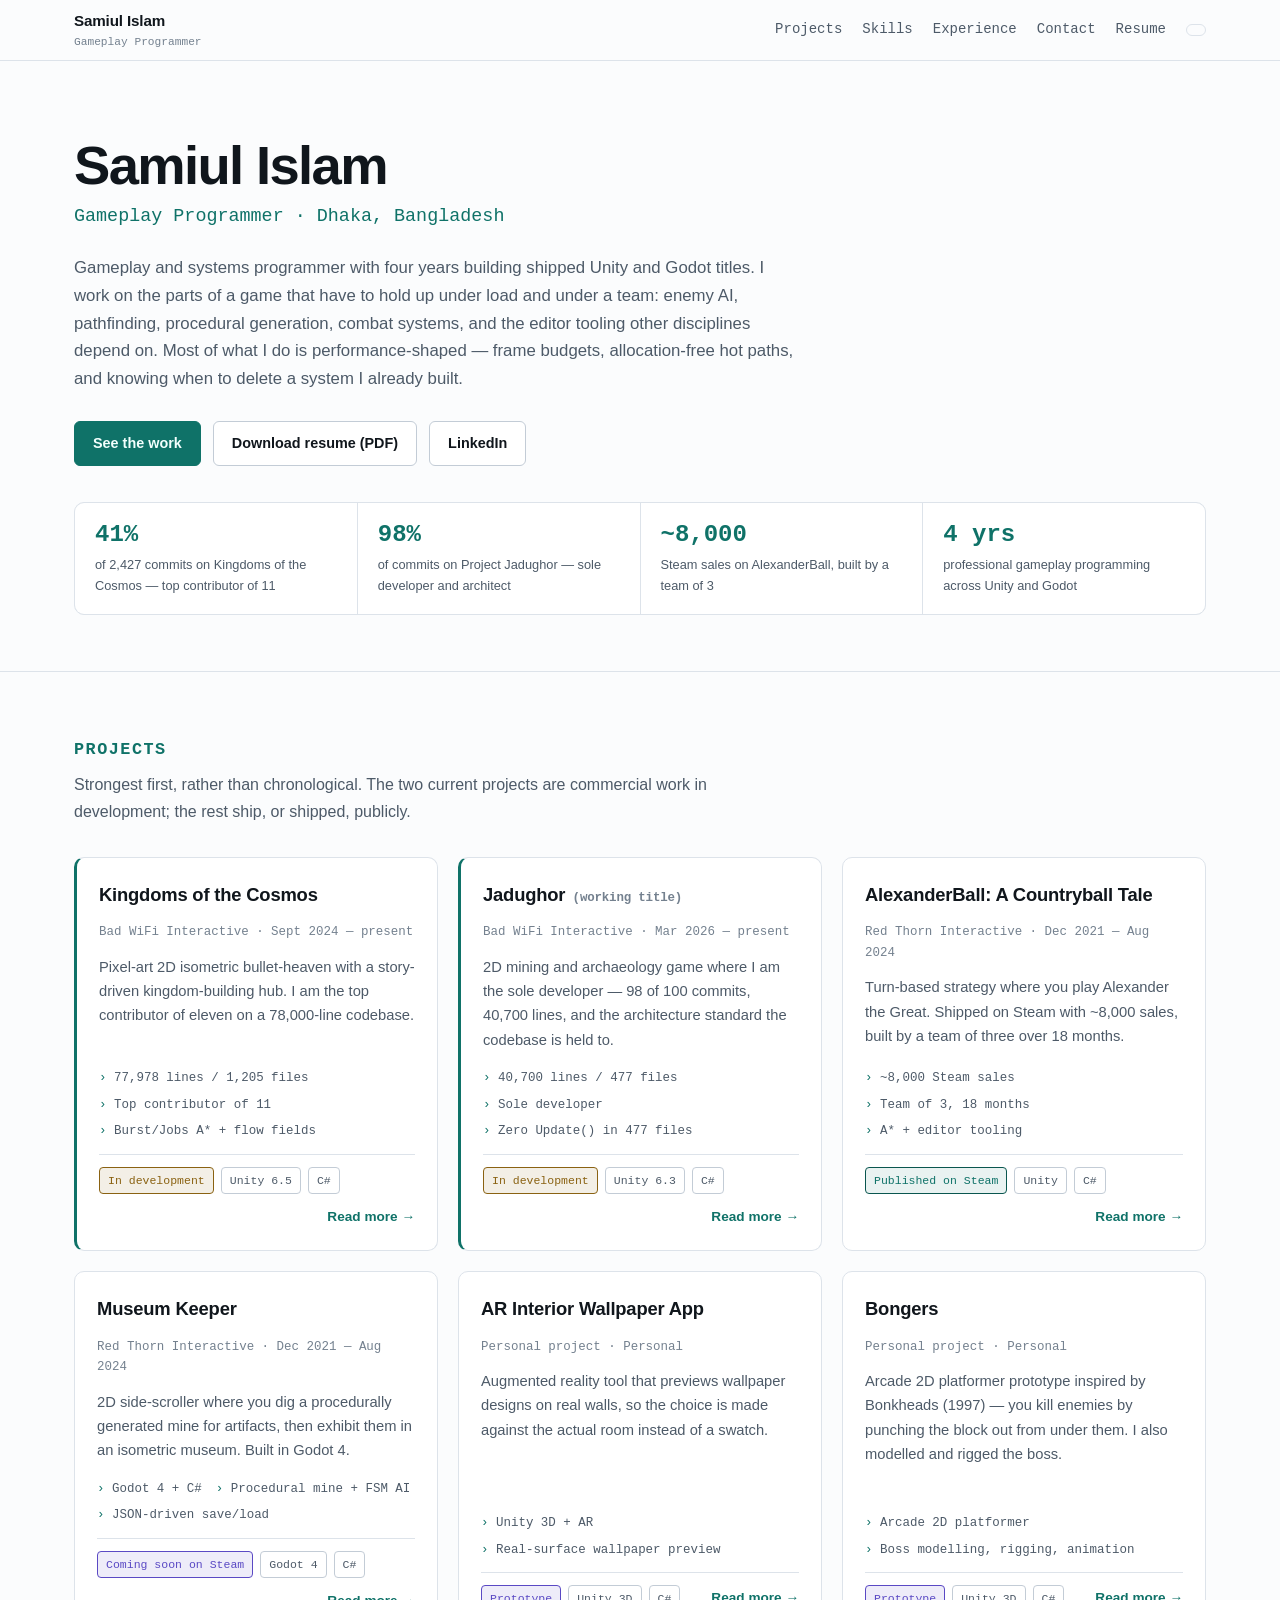
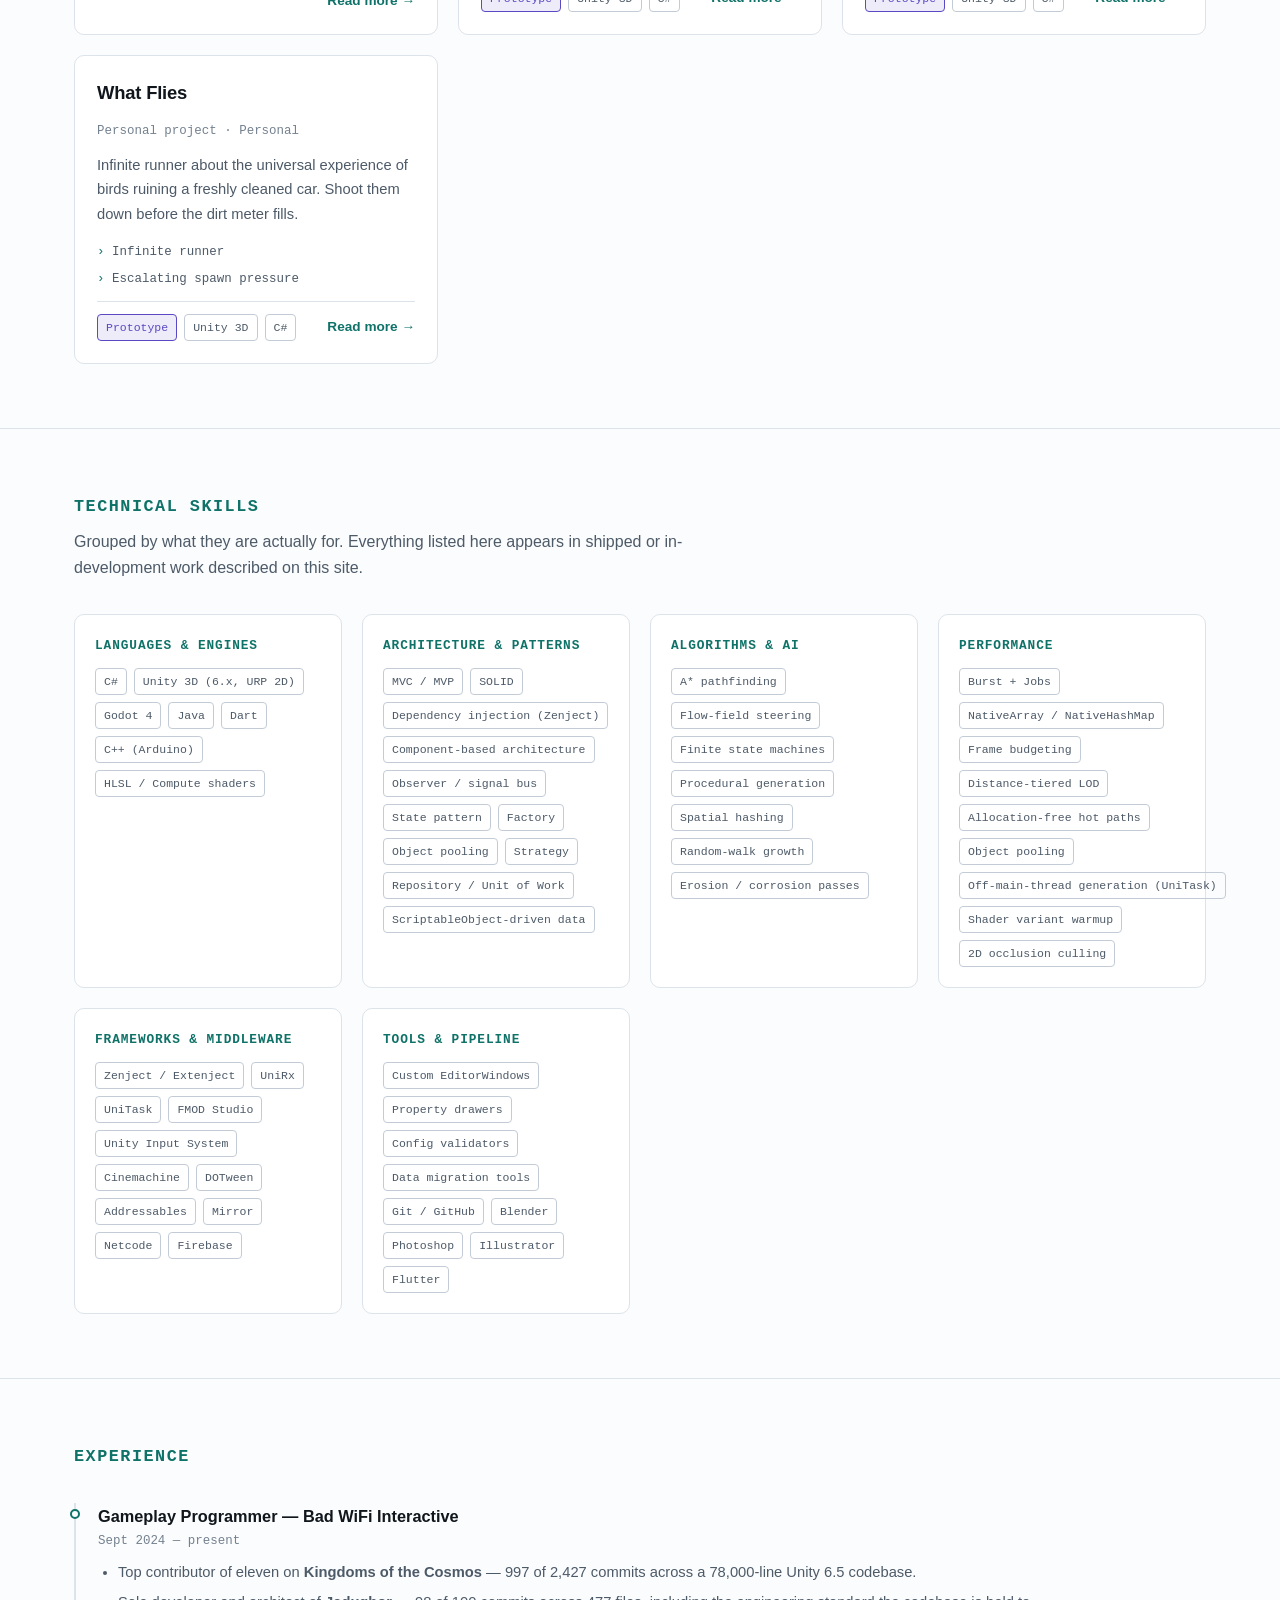
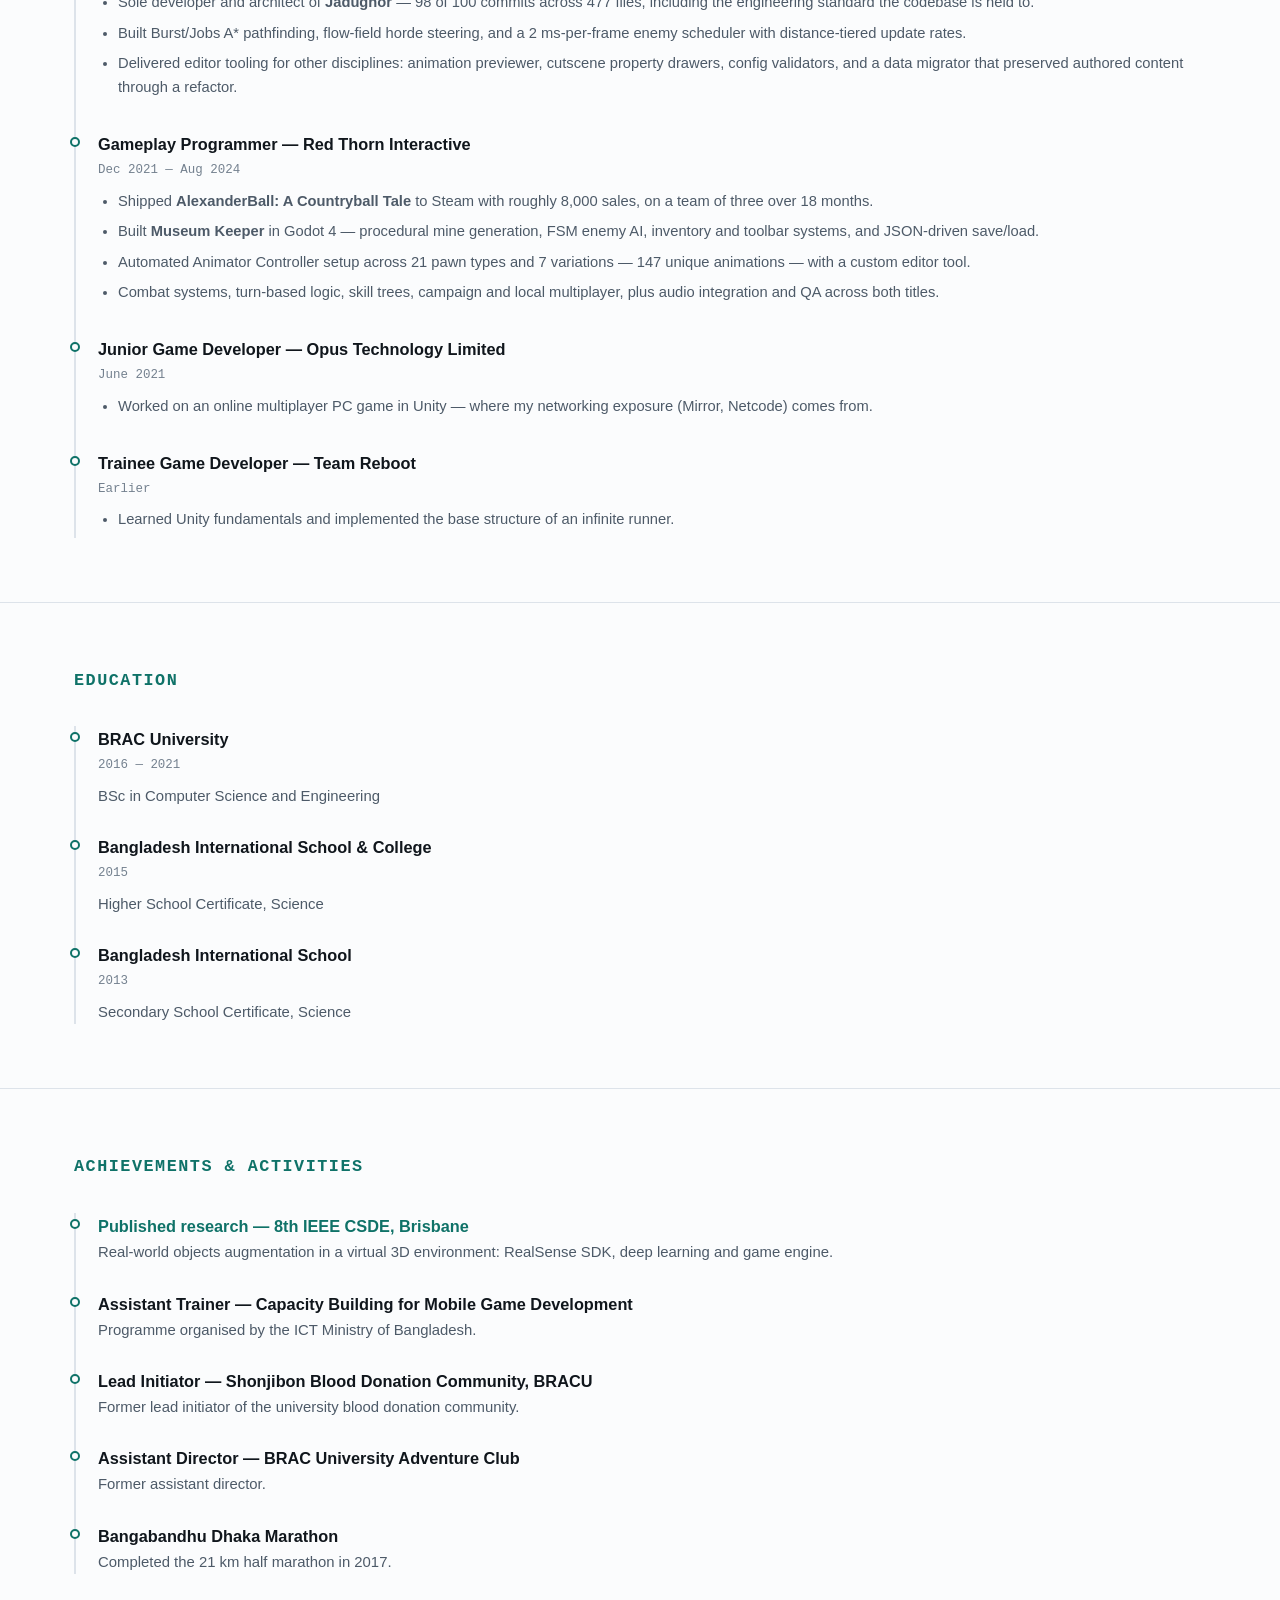
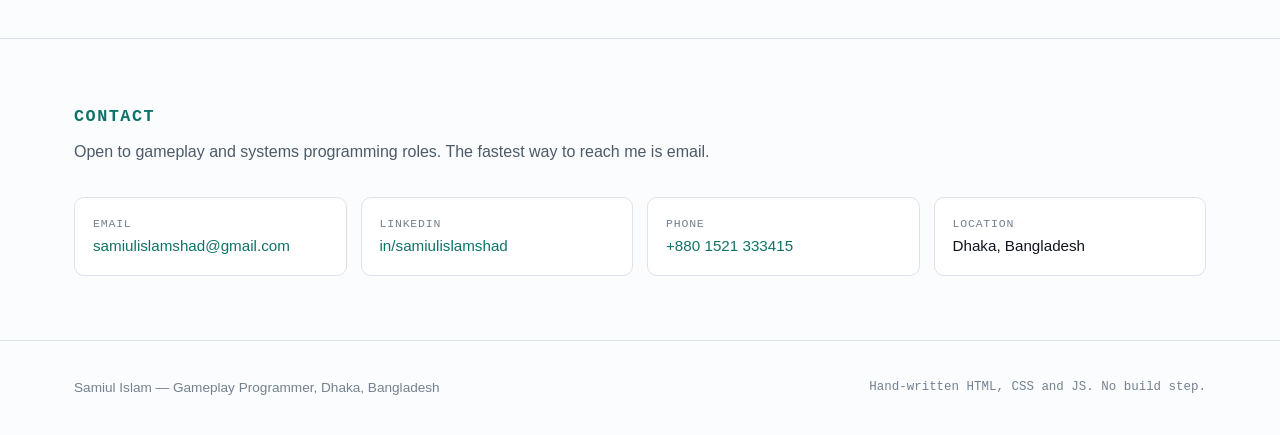
==== index.html @ 41f5e9d0 "Portfolio site: static, data-driven, no build step Hand-written HTML/CSS/JS portfolio replacing the " ====
<!DOCTYPE html>
<html lang="en">
<head>
<meta charset="utf-8">
<meta name="viewport" content="width=device-width, initial-scale=1">
<title>Samiul Islam — Gameplay Programmer</title>
<meta name="description" content="Gameplay and systems programmer with four years building shipped Unity and Godot titles. Enemy AI, pathfinding, procedural generation, combat systems and editor tooling.">
<meta name="author" content="Samiul Islam">

<!-- Open Graph: controls how the link looks when pasted into Slack, Discord, LinkedIn -->
<meta property="og:type" content="website">
<meta property="og:title" content="Samiul Islam — Gameplay Programmer">
<meta property="og:description" content="Four years of shipped Unity and Godot work: enemy AI, pathfinding, procedural generation, combat systems and editor tooling.">
<meta name="twitter:card" content="summary_large_image">

<link rel="stylesheet" href="css/site.css">
<link rel="icon" href="data:image/svg+xml,<svg xmlns='http://www.w3.org/2000/svg' viewBox='0 0 64 64'><rect width='64' height='64' rx='12' fill='%230b0d10'/><text x='32' y='44' font-family='monospace' font-size='34' font-weight='700' fill='%234dd4c4' text-anchor='middle'>SI</text></svg>">
</head>
<body data-page="home">

<a class="skip-link" href="#main">Skip to content</a>

<header class="site-header" id="site-header"></header>

<main id="main">

  <section class="hero">
    <div class="wrap" id="hero-content"></div>
  </section>

  <noscript>
    <section class="section">
      <div class="wrap">
        <div class="callout">
          <p><strong>This site renders its content with JavaScript.</strong> With JavaScript
          disabled the project pages will not build.</p>
          <p>You can still read everything in the resume:
          <a href="resume/Samiul_Islam_Resume.pdf">Samiul_Islam_Resume.pdf</a>,
          or reach me at <a href="mailto:samiulislamshad@gmail.com">samiulislamshad@gmail.com</a>.</p>
        </div>
      </div>
    </section>
  </noscript>

  <section class="section" id="projects">
    <div class="wrap">
      <div class="section-head">
        <h2>Projects</h2>
        <p>Strongest first, rather than chronological. The two current projects are
        commercial work in development; the rest ship, or shipped, publicly.</p>
      </div>
      <div class="project-grid" id="project-grid"></div>
    </div>
  </section>

  <section class="section" id="skills">
    <div class="wrap">
      <div class="section-head">
        <h2>Technical skills</h2>
        <p>Grouped by what they are actually for. Everything listed here appears in
        shipped or in-development work described on this site.</p>
      </div>
      <div class="skill-groups" id="skill-groups"></div>
    </div>
  </section>

  <section class="section" id="experience">
    <div class="wrap">
      <div class="section-head">
        <h2>Experience</h2>
      </div>
      <div class="timeline" id="experience-list"></div>
    </div>
  </section>

  <section class="section" id="education">
    <div class="wrap">
      <div class="section-head">
        <h2>Education</h2>
      </div>
      <div class="timeline" id="education-list"></div>
    </div>
  </section>

  <section class="section" id="achievements">
    <div class="wrap">
      <div class="section-head">
        <h2>Achievements &amp; activities</h2>
      </div>
      <div class="timeline" id="achievement-list"></div>
    </div>
  </section>

  <section class="section" id="contact">
    <div class="wrap">
      <div class="section-head">
        <h2>Contact</h2>
        <p>Open to gameplay and systems programming roles. The fastest way to reach me is email.</p>
      </div>
      <div class="contact-grid" id="contact-grid"></div>
    </div>
  </section>

</main>

<footer class="site-footer" id="site-footer"></footer>

<script src="js/content.js"></script>
<script src="js/render.js"></script>
</body>
</html>
---- css/site.css ----
/* ============================================================
   Samiul Islam - portfolio
   Dark-technical theme. Every colour is a token in :root so a
   retheme is a single-block edit.
   ============================================================ */

:root {
  /* surfaces */
  --bg:            #0b0d10;
  --bg-elev:       #14181d;
  --bg-elev-2:     #1a1f26;
  --border:        #232a32;
  --border-strong: #313a45;

  /* text */
  --fg:        #e6edf3;
  --fg-muted:  #9aa7b4;
  --fg-dim:    #6b7684;

  /* accents */
  --accent:      #4dd4c4;
  --accent-dim:  #2a8f85;
  --accent-ink:  #06201d;
  --accent-wash: rgba(77, 212, 196, 0.10);
  --amber:       #e8b04b;
  --amber-wash:  rgba(232, 176, 75, 0.12);
  --violet:      #9b8cf5;
  --violet-wash: rgba(155, 140, 245, 0.12);

  /* type */
  --font-sans: -apple-system, BlinkMacSystemFont, "Segoe UI", Roboto,
               "Helvetica Neue", Arial, sans-serif;
  --font-mono: ui-monospace, "Cascadia Code", "Cascadia Mono", Consolas,
               "SF Mono", Menlo, monospace;

  /* metrics */
  --maxw:       1180px;
  --maxw-prose: 78ch;
  --radius:     10px;
  --radius-sm:  6px;
}

/* Light theme: only the tokens change. Dark is the default, and it wins
   whenever the viewer has expressed no explicit preference. */
@media (prefers-color-scheme: light) {
  :root:not([data-theme="dark"]) {
    --bg:            #fbfcfd;
    --bg-elev:       #ffffff;
    --bg-elev-2:     #f2f5f8;
    --border:        #dde3ea;
    --border-strong: #c3ccd6;
    --fg:            #10161c;
    --fg-muted:      #4d5a68;
    --fg-dim:        #74818f;
    --accent:        #0f7268;
    --accent-dim:    #0a564f;
    --accent-ink:    #f2fffd;
    --accent-wash:   rgba(15, 114, 104, 0.09);
    --amber:         #8a6212;
    --amber-wash:    rgba(138, 98, 18, 0.10);
    --violet:        #5a49c4;
    --violet-wash:   rgba(90, 73, 196, 0.10);
  }
}

:root[data-theme="light"] {
  --bg:            #fbfcfd;
  --bg-elev:       #ffffff;
  --bg-elev-2:     #f2f5f8;
  --border:        #dde3ea;
  --border-strong: #c3ccd6;
  --fg:            #10161c;
  --fg-muted:      #4d5a68;
  --fg-dim:        #74818f;
  --accent:        #0f7268;
  --accent-dim:    #0a564f;
  --accent-ink:    #f2fffd;
  --accent-wash:   rgba(15, 114, 104, 0.09);
  --amber:         #8a6212;
  --amber-wash:    rgba(138, 98, 18, 0.10);
  --violet:        #5a49c4;
  --violet-wash:   rgba(90, 73, 196, 0.10);
}

*, *::before, *::after { box-sizing: border-box; }

html { scroll-behavior: smooth; }

@media (prefers-reduced-motion: reduce) {
  html { scroll-behavior: auto; }
  *, *::before, *::after {
    animation-duration: 0.01ms !important;
    transition-duration: 0.01ms !important;
  }
}

body {
  margin: 0;
  background: var(--bg);
  color: var(--fg);
  font-family: var(--font-sans);
  font-size: 16px;
  line-height: 1.65;
  -webkit-font-smoothing: antialiased;
}

img, video { max-width: 100%; height: auto; display: block; }

a { color: var(--accent); text-decoration: none; }
a:hover { text-decoration: underline; }

:focus-visible {
  outline: 2px solid var(--accent);
  outline-offset: 2px;
  border-radius: 3px;
}

.wrap { max-width: var(--maxw); margin: 0 auto; padding: 0 24px; }

.skip-link {
  position: absolute; left: -9999px; top: 0;
  background: var(--accent); color: var(--accent-ink);
  padding: 10px 16px; z-index: 100; font-weight: 600;
}
.skip-link:focus { left: 8px; top: 8px; }

/* ---------------- header ---------------- */

.site-header {
  position: sticky; top: 0; z-index: 50;
  background: var(--bg);
  border-bottom: 1px solid var(--border);
}

.site-header .wrap {
  display: flex; align-items: center; gap: 24px;
  min-height: 60px; flex-wrap: wrap;
}

.brand {
  font-weight: 700; font-size: 0.95rem; color: var(--fg);
  letter-spacing: -0.01em; white-space: nowrap;
}
.brand:hover { text-decoration: none; color: var(--accent); }
.brand .brand-role {
  display: block; font-family: var(--font-mono);
  font-size: 0.7rem; font-weight: 400; color: var(--fg-dim);
  letter-spacing: 0;
}

.site-nav {
  margin-left: auto; display: flex; align-items: center;
  gap: 20px; flex-wrap: wrap;
}
.site-nav a {
  font-size: 0.875rem; color: var(--fg-muted);
  font-family: var(--font-mono);
}
.site-nav a:hover { color: var(--accent); text-decoration: none; }

.theme-toggle {
  background: transparent; border: 1px solid var(--border);
  color: var(--fg-muted); border-radius: var(--radius-sm);
  padding: 5px 9px; cursor: pointer; font-size: 0.9rem;
  line-height: 1; font-family: var(--font-mono);
}
.theme-toggle:hover { border-color: var(--accent); color: var(--accent); }

/* ---------------- hero ---------------- */

.hero { padding: 76px 0 56px; border-bottom: 1px solid var(--border); }
.hero h1 {
  font-size: clamp(2rem, 5.5vw, 3.4rem);
  line-height: 1.08; margin: 0 0 6px;
  letter-spacing: -0.03em; font-weight: 700;
}
.hero .hero-role {
  font-family: var(--font-mono); color: var(--accent);
  font-size: clamp(0.95rem, 2.2vw, 1.15rem); margin: 0 0 22px;
}
.hero .hero-blurb {
  max-width: var(--maxw-prose); color: var(--fg-muted);
  font-size: 1.05rem; margin: 0 0 28px;
}
.hero-actions { display: flex; gap: 12px; flex-wrap: wrap; }

.btn {
  display: inline-block; padding: 10px 18px;
  border-radius: var(--radius-sm); font-size: 0.9rem; font-weight: 600;
  border: 1px solid var(--border-strong); color: var(--fg);
  background: var(--bg-elev); cursor: pointer; font-family: inherit;
}
.btn:hover { border-color: var(--accent); color: var(--accent); text-decoration: none; }

.btn-primary {
  background: var(--accent); border-color: var(--accent);
  color: var(--accent-ink);
}
.btn-primary:hover {
  background: var(--accent-dim); border-color: var(--accent-dim);
  color: var(--accent-ink);
}

/* ---------------- key facts strip ---------------- */

.factstrip {
  display: grid; gap: 1px; background: var(--border);
  border: 1px solid var(--border); border-radius: var(--radius);
  overflow: hidden; margin: 36px 0 0;
  grid-template-columns: repeat(auto-fit, minmax(180px, 1fr));
}
.factstrip .fact { background: var(--bg-elev); padding: 18px 20px; }
.factstrip .fact-num {
  font-family: var(--font-mono); font-size: 1.5rem;
  color: var(--accent); font-weight: 600; line-height: 1.2;
}
.factstrip .fact-label {
  font-size: 0.8rem; color: var(--fg-muted); margin-top: 4px;
}

/* ---------------- sections ---------------- */

.section { padding: 64px 0; border-bottom: 1px solid var(--border); }
.section-head { margin-bottom: 32px; }
.section-head h2 {
  font-size: 1.05rem; margin: 0; font-family: var(--font-mono);
  color: var(--accent); font-weight: 600;
  text-transform: uppercase; letter-spacing: 0.09em;
}
.section-head p {
  margin: 8px 0 0; color: var(--fg-muted); max-width: var(--maxw-prose);
}

/* ---------------- project cards ---------------- */

.project-grid {
  display: grid; gap: 20px;
  grid-template-columns: repeat(auto-fill, minmax(340px, 1fr));
}

.project-card {
  background: var(--bg-elev); border: 1px solid var(--border);
  border-radius: var(--radius); padding: 22px;
  display: flex; flex-direction: column; gap: 12px;
  transition: border-color 0.15s ease, transform 0.15s ease;
}
.project-card:hover {
  border-color: var(--border-strong); transform: translateY(-2px);
}
.project-card.is-featured { border-left: 3px solid var(--accent); }
.project-card h3 { margin: 0; font-size: 1.15rem; letter-spacing: -0.01em; }
.project-card h3 a { color: var(--fg); }
.project-card h3 a:hover { color: var(--accent); text-decoration: none; }
.project-card .card-studio {
  font-family: var(--font-mono); font-size: 0.78rem; color: var(--fg-dim);
}
.project-card .card-tagline {
  color: var(--fg-muted); font-size: 0.92rem; margin: 0; flex: 1;
}
.project-card .card-metrics {
  display: flex; flex-wrap: wrap; gap: 6px 14px;
  font-family: var(--font-mono); font-size: 0.78rem; color: var(--fg-muted);
  padding-top: 4px;
}
.project-card .card-metrics span::before { content: "\203A  "; color: var(--accent); }

.card-foot {
  display: flex; align-items: center; gap: 12px;
  padding-top: 12px; border-top: 1px solid var(--border);
  flex-wrap: wrap;
}
.card-foot .card-more { font-size: 0.85rem; font-weight: 600; margin-left: auto; }

/* ---------------- badges and tags ---------------- */

.badge-row { display: flex; flex-wrap: wrap; gap: 7px; align-items: center; }
.badge {
  font-family: var(--font-mono); font-size: 0.72rem;
  padding: 3px 8px; border-radius: 4px;
  border: 1px solid var(--border-strong); color: var(--fg-muted);
  white-space: nowrap;
}
.badge-accent { color: var(--accent); border-color: var(--accent-dim); background: var(--accent-wash); }
.badge-amber  { color: var(--amber);  border-color: var(--amber);      background: var(--amber-wash); }
.badge-violet { color: var(--violet); border-color: var(--violet);     background: var(--violet-wash); }

/* ---------------- project detail ---------------- */

.proj-hero { padding: 56px 0 40px; border-bottom: 1px solid var(--border); }
.breadcrumb {
  font-family: var(--font-mono); font-size: 0.8rem;
  color: var(--fg-dim); margin-bottom: 18px;
}
.proj-hero h1 {
  font-size: clamp(1.7rem, 4.5vw, 2.7rem); margin: 0 0 10px;
  letter-spacing: -0.025em; line-height: 1.12;
}
.proj-hero .proj-tagline {
  color: var(--fg-muted); font-size: 1.05rem;
  max-width: var(--maxw-prose); margin: 0 0 22px;
}
.proj-about { max-width: var(--maxw-prose); }
.proj-about p { color: var(--fg-muted); }

/* metric strip - the signature element */
.metricstrip {
  font-family: var(--font-mono); font-size: 0.82rem;
  color: var(--fg-muted); background: var(--bg-elev);
  border: 1px solid var(--border); border-radius: var(--radius);
  padding: 14px 18px; margin: 24px 0 0;
  display: flex; flex-wrap: wrap; gap: 8px 0; align-items: center;
}
.metricstrip .m { padding: 0 14px; border-right: 1px solid var(--border-strong); }
.metricstrip .m:first-child { padding-left: 0; }
.metricstrip .m:last-child { border-right: 0; }
.metricstrip .m strong { color: var(--accent); font-weight: 600; }

.role-list { list-style: none; padding: 0; margin: 0; display: grid; gap: 10px; }
.role-list li {
  padding-left: 20px; position: relative; color: var(--fg-muted);
  font-size: 0.95rem;
}
.role-list li::before { content: "\25B8"; position: absolute; left: 0; color: var(--accent); }
.role-list li strong { color: var(--fg); }

/* ---------------- feature blocks ---------------- */

.feature {
  background: var(--bg-elev); border: 1px solid var(--border);
  border-radius: var(--radius); padding: 26px; margin-bottom: 20px;
}
.feature > h3 { margin: 0 0 10px; font-size: 1.2rem; letter-spacing: -0.01em; }
.feature .feature-tags { margin-bottom: 14px; }
.feature ul { margin: 0 0 4px; padding-left: 20px; }
.feature li { color: var(--fg-muted); margin-bottom: 8px; }
.feature li strong { color: var(--fg); }
.feature p { color: var(--fg-muted); max-width: var(--maxw-prose); }
.feature code {
  font-family: var(--font-mono); font-size: 0.86em;
  background: var(--bg-elev-2); border: 1px solid var(--border);
  border-radius: 4px; padding: 1px 5px; color: var(--fg);
}

/* ---------------- media ---------------- */

.media-grid { display: grid; gap: 16px; margin-top: 18px; }
.media-grid.cols-2 { grid-template-columns: repeat(auto-fit, minmax(300px, 1fr)); }

figure.media { margin: 0; }

.media-frame {
  position: relative; background: var(--bg-elev-2);
  border: 1px solid var(--border); border-radius: var(--radius-sm);
  overflow: hidden; aspect-ratio: 16 / 9;
}
.media-frame img, .media-frame video, .media-frame iframe {
  width: 100%; height: 100%; object-fit: contain; border: 0; display: block;
}

figure.media figcaption {
  font-size: 0.82rem; color: var(--fg-dim); margin-top: 8px;
  font-family: var(--font-mono); line-height: 1.5;
}

/* click-to-play placeholder for heavy media */
.media-play {
  position: absolute; inset: 0; width: 100%; height: 100%;
  display: flex; flex-direction: column; align-items: center;
  justify-content: center; gap: 10px; cursor: pointer;
  background: var(--bg-elev-2); border: 0; color: var(--fg-muted);
  font-family: var(--font-mono); font-size: 0.78rem; padding: 16px;
  text-align: center; overflow: hidden;
}
.media-play:hover { color: var(--accent); background: var(--bg-elev); }
.media-play .play-icon {
  width: 46px; height: 46px; border-radius: 50%;
  border: 1px solid currentColor; display: grid; place-items: center;
  font-size: 1rem; flex: none;
}
.media-play .play-weight { color: var(--fg-dim); font-size: 0.72rem; }
.media-play .play-label { position: relative; z-index: 1; }
.media-play img.play-thumb {
  position: absolute; inset: 0; width: 100%; height: 100%;
  object-fit: contain; opacity: 0.28; z-index: 0;
}
.media-play .play-icon, .media-play .play-weight { position: relative; z-index: 1; }

.media-note {
  font-family: var(--font-mono); font-size: 0.78rem; color: var(--fg-dim);
  border-left: 2px solid var(--border-strong); padding-left: 12px;
  margin-top: 18px;
}

/* ---------------- generic prose blocks ---------------- */

.callout {
  border: 1px solid var(--border); border-left: 3px solid var(--accent);
  background: var(--bg-elev); border-radius: var(--radius-sm);
  padding: 18px 22px; margin: 0 0 28px;
}
.callout p { margin: 0; color: var(--fg-muted); }
.callout p + p { margin-top: 10px; }
.callout strong { color: var(--fg); }

.skill-groups {
  display: grid; gap: 20px;
  grid-template-columns: repeat(auto-fit, minmax(260px, 1fr));
}
.skill-group {
  background: var(--bg-elev); border: 1px solid var(--border);
  border-radius: var(--radius); padding: 20px;
}
.skill-group h3 {
  margin: 0 0 12px; font-size: 0.8rem; font-family: var(--font-mono);
  color: var(--accent); text-transform: uppercase; letter-spacing: 0.07em;
}

.timeline { display: grid; gap: 0; }
.timeline-item {
  border-left: 2px solid var(--border); padding: 0 0 26px 22px;
  position: relative;
}
.timeline-item:last-child { padding-bottom: 0; }
.timeline-item::before {
  content: ""; position: absolute; left: -6px; top: 6px;
  width: 10px; height: 10px; border-radius: 50%;
  background: var(--bg); border: 2px solid var(--accent);
}
.timeline-item h3 { margin: 0; font-size: 1.02rem; }
.timeline-item .tl-meta {
  font-family: var(--font-mono); font-size: 0.78rem;
  color: var(--fg-dim); margin: 2px 0 8px;
}
.timeline-item p { margin: 0; color: var(--fg-muted); font-size: 0.93rem; }
.timeline-item ul { margin: 8px 0 0; padding-left: 20px; }
.timeline-item li { color: var(--fg-muted); font-size: 0.92rem; margin-bottom: 6px; }

.contact-grid {
  display: grid; gap: 14px;
  grid-template-columns: repeat(auto-fit, minmax(240px, 1fr));
}
.contact-item {
  background: var(--bg-elev); border: 1px solid var(--border);
  border-radius: var(--radius); padding: 16px 18px;
}
.contact-item .ci-label {
  font-family: var(--font-mono); font-size: 0.72rem;
  color: var(--fg-dim); text-transform: uppercase; letter-spacing: 0.07em;
}
.contact-item .ci-value { font-size: 0.95rem; word-break: break-word; }

/* ---------------- footer ---------------- */

.site-footer { padding: 36px 0; color: var(--fg-dim); font-size: 0.85rem; }
.site-footer .wrap {
  display: flex; justify-content: space-between; gap: 16px; flex-wrap: wrap;
}
.site-footer .foot-mono { font-family: var(--font-mono); font-size: 0.78rem; }

/* ---------------- responsive ---------------- */

@media (max-width: 640px) {
  .wrap { padding: 0 18px; }
  .hero { padding: 48px 0 40px; }
  .section { padding: 48px 0; }
  .feature { padding: 20px; }
  .project-grid { grid-template-columns: 1fr; }
  .metricstrip { flex-direction: column; align-items: flex-start; gap: 6px; }
  .metricstrip .m { padding: 0; border-right: 0; }
  .site-nav { gap: 14px; }
  .site-nav a { font-size: 0.8rem; }
}
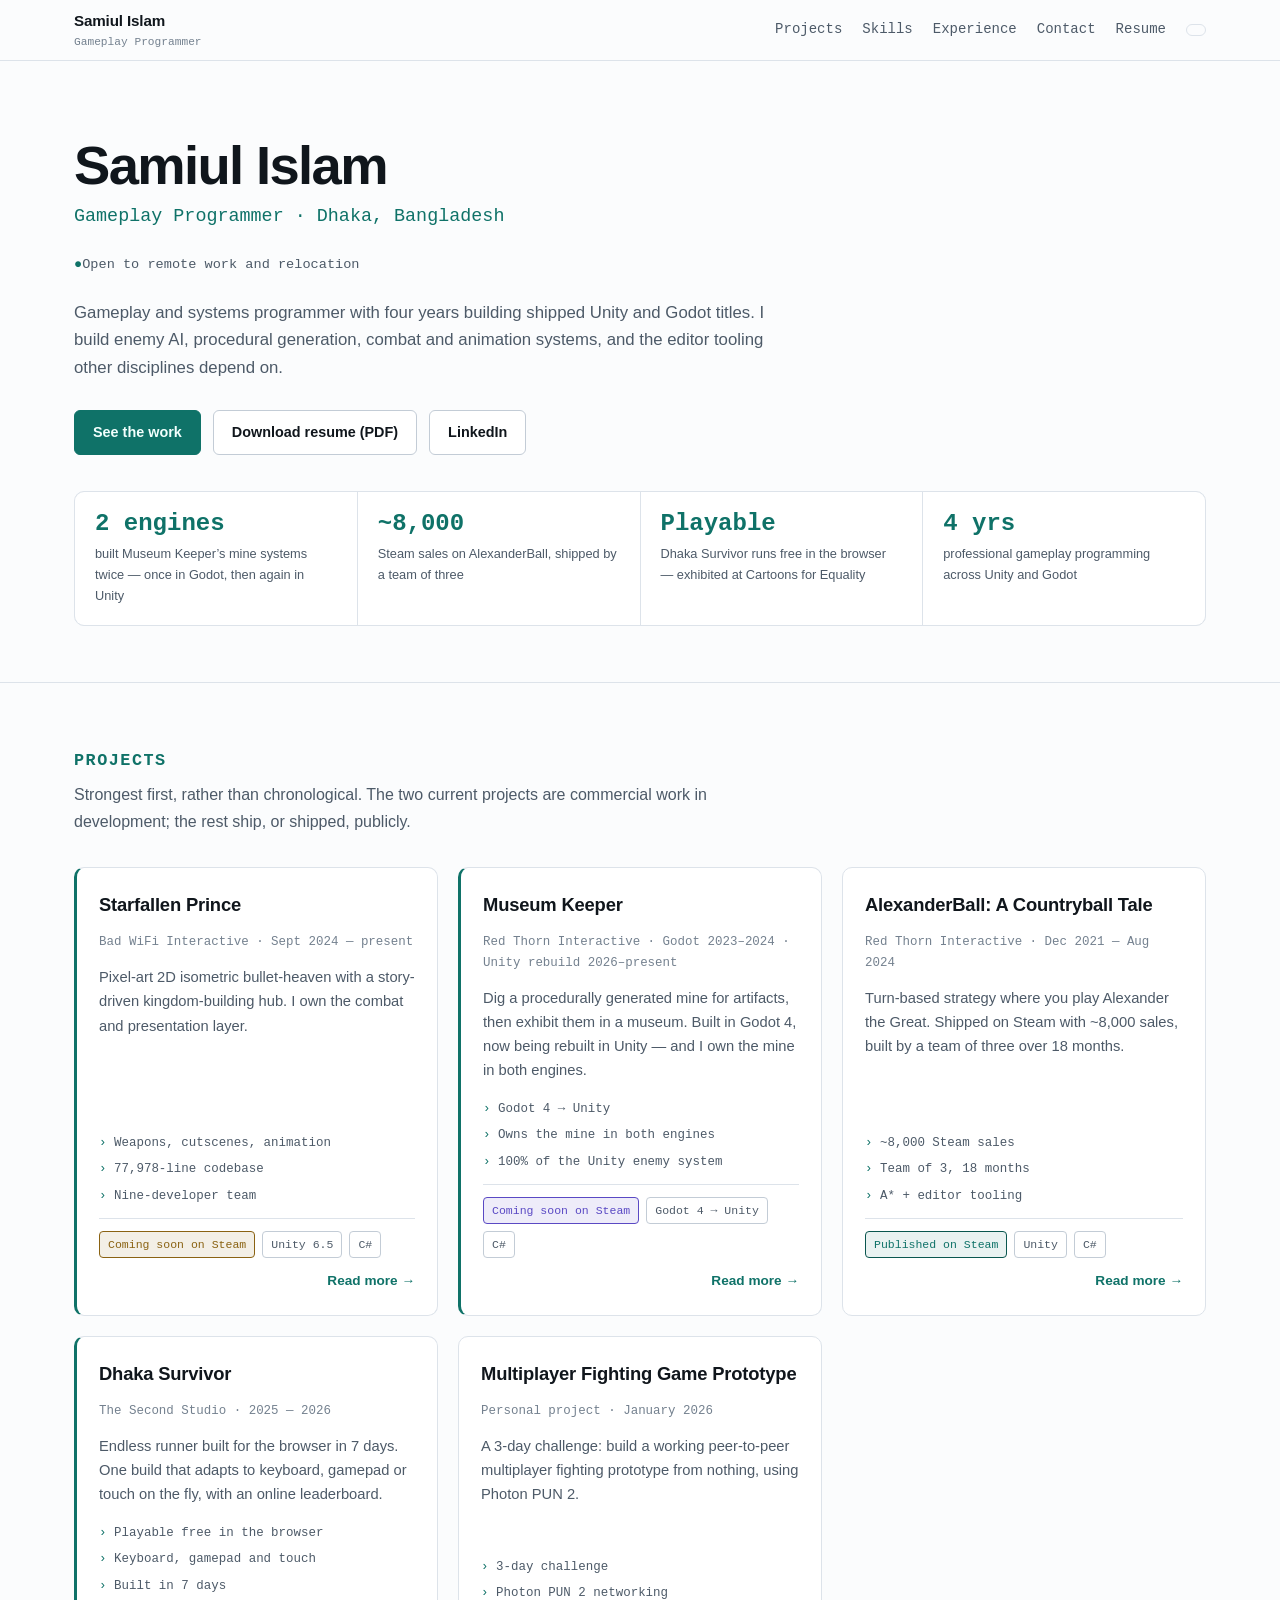
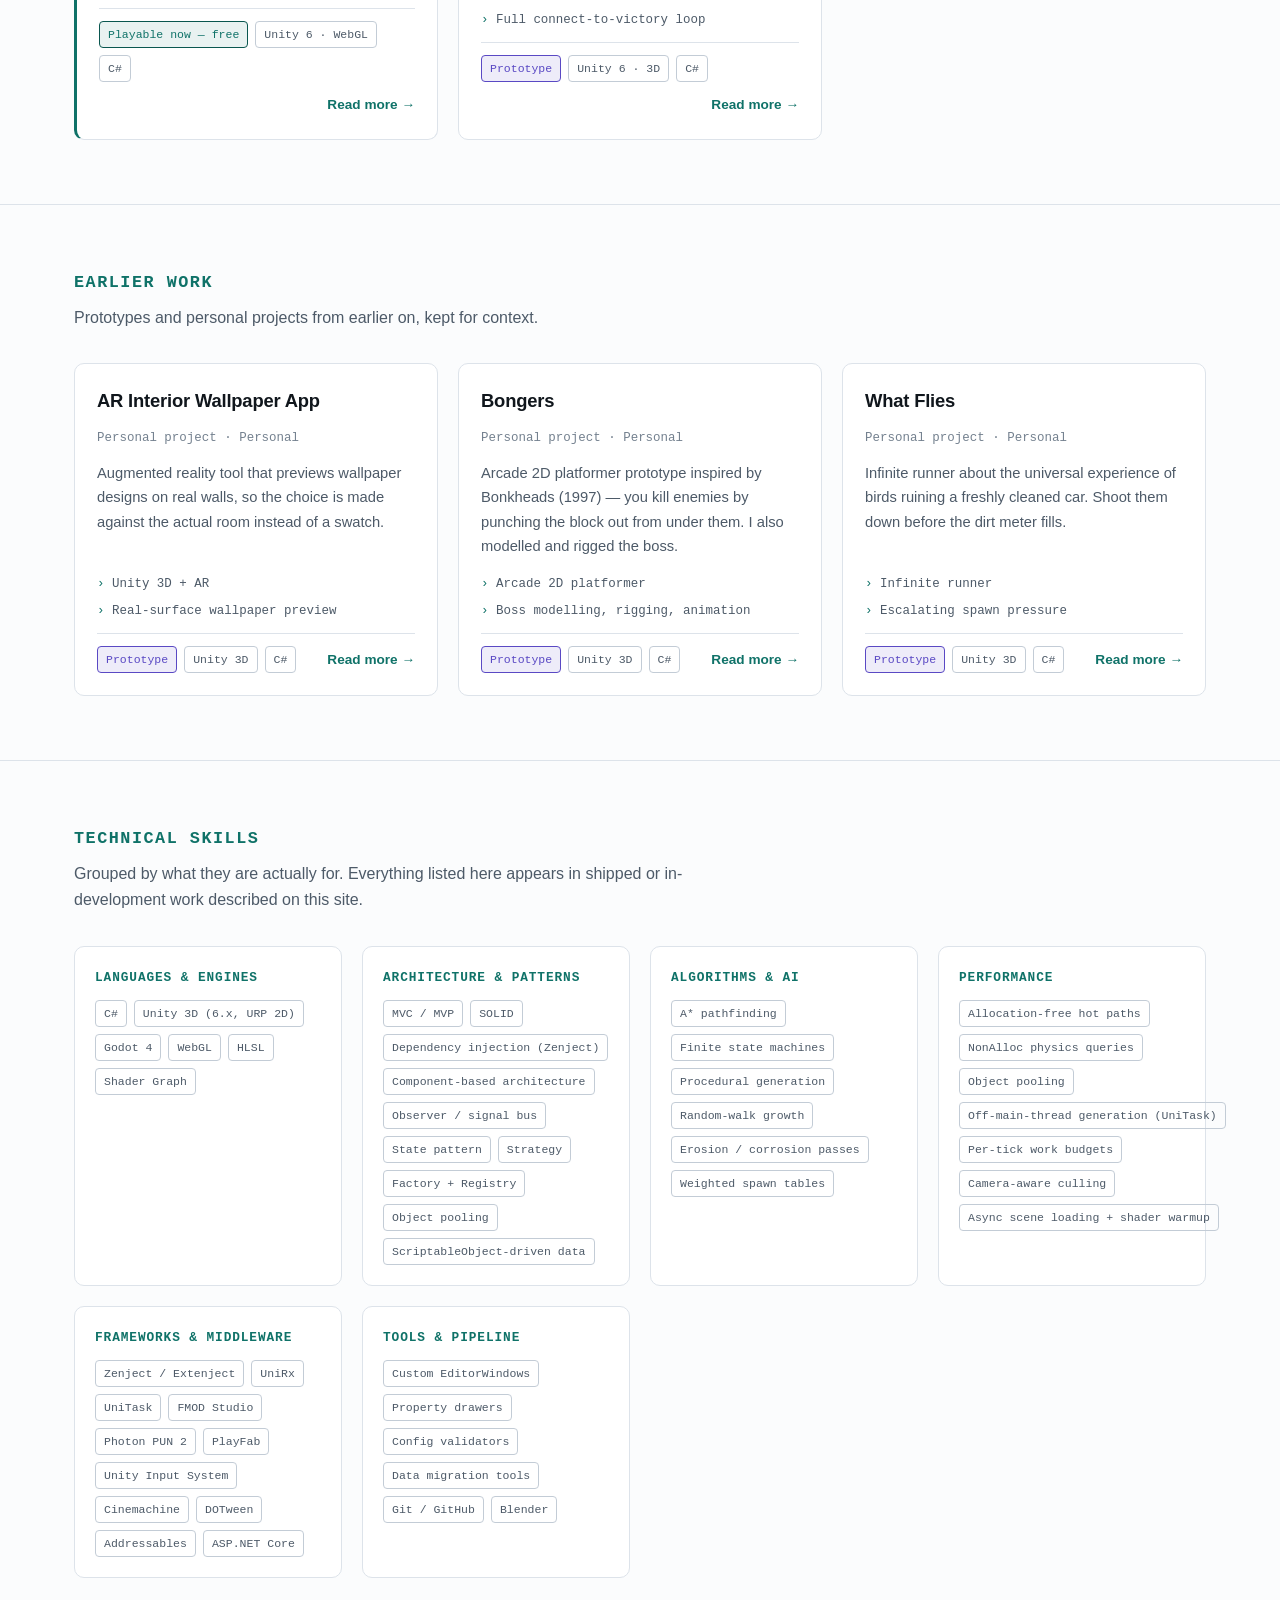
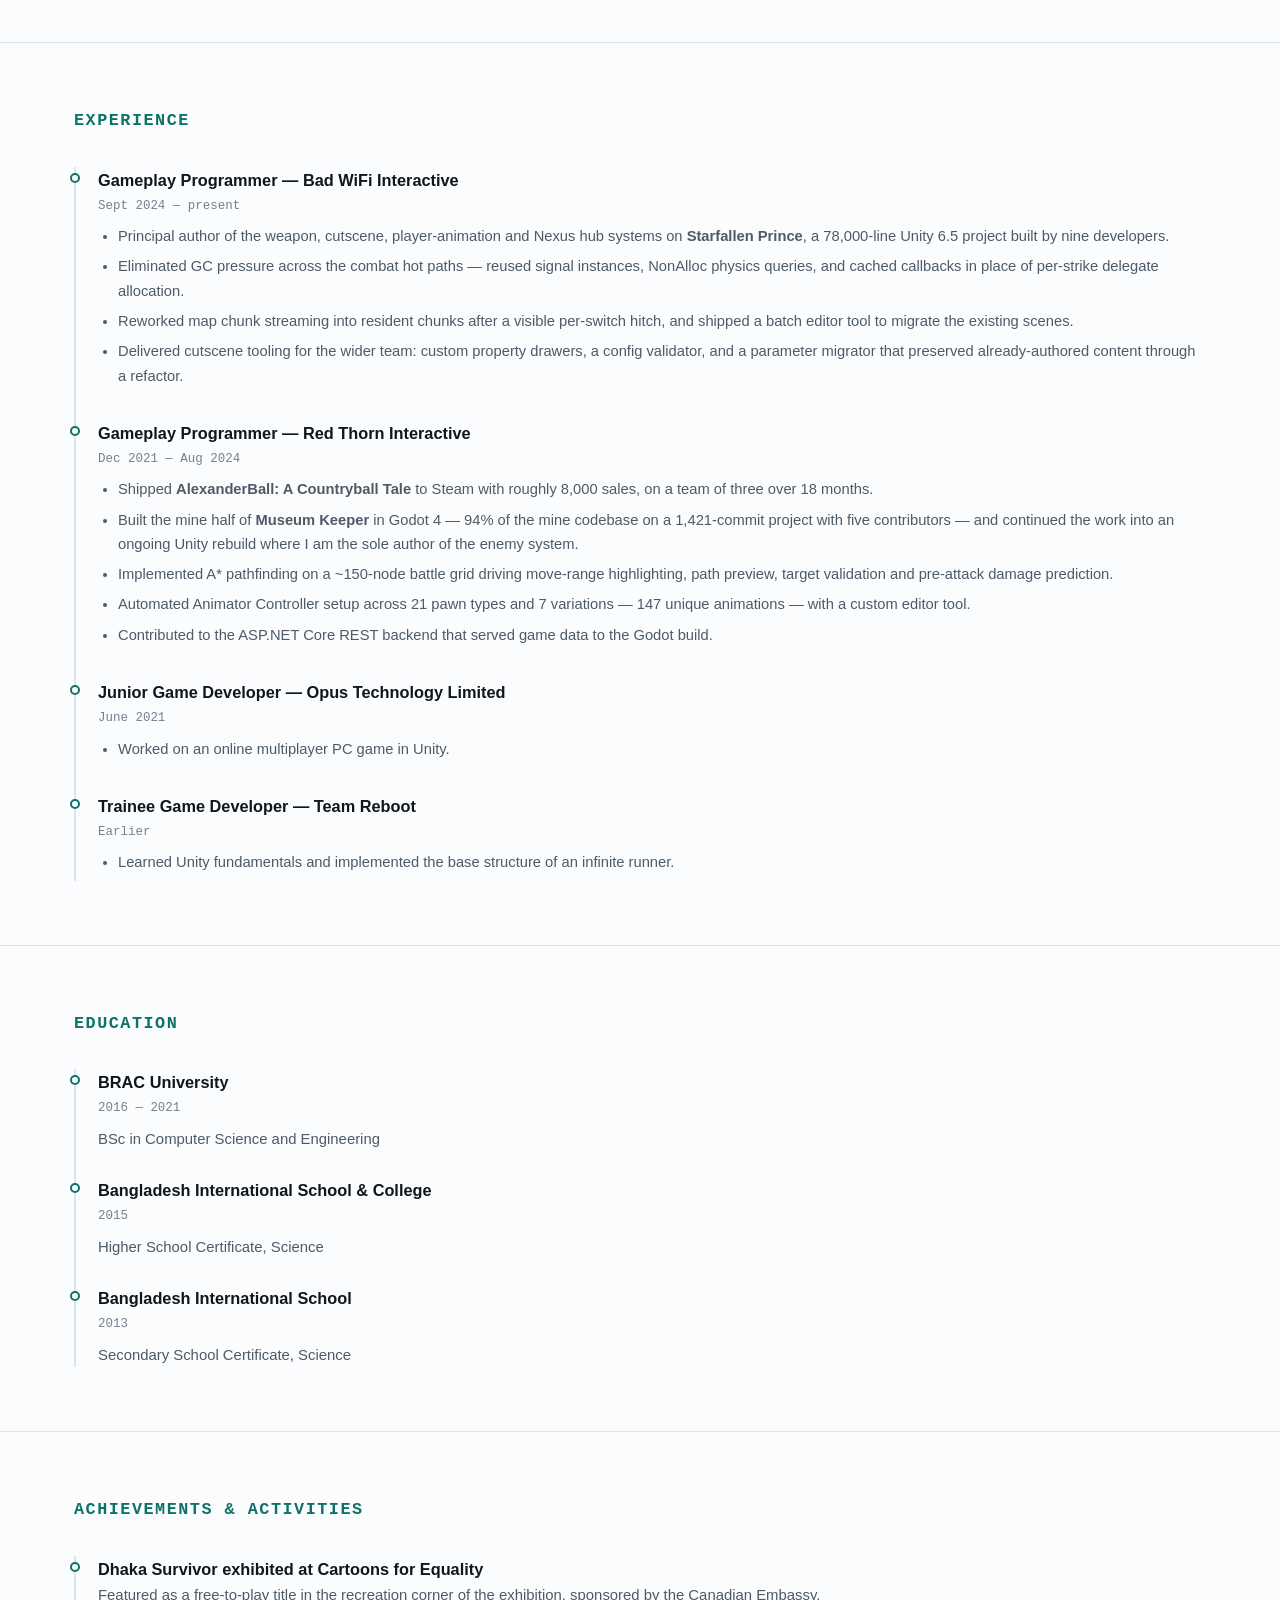
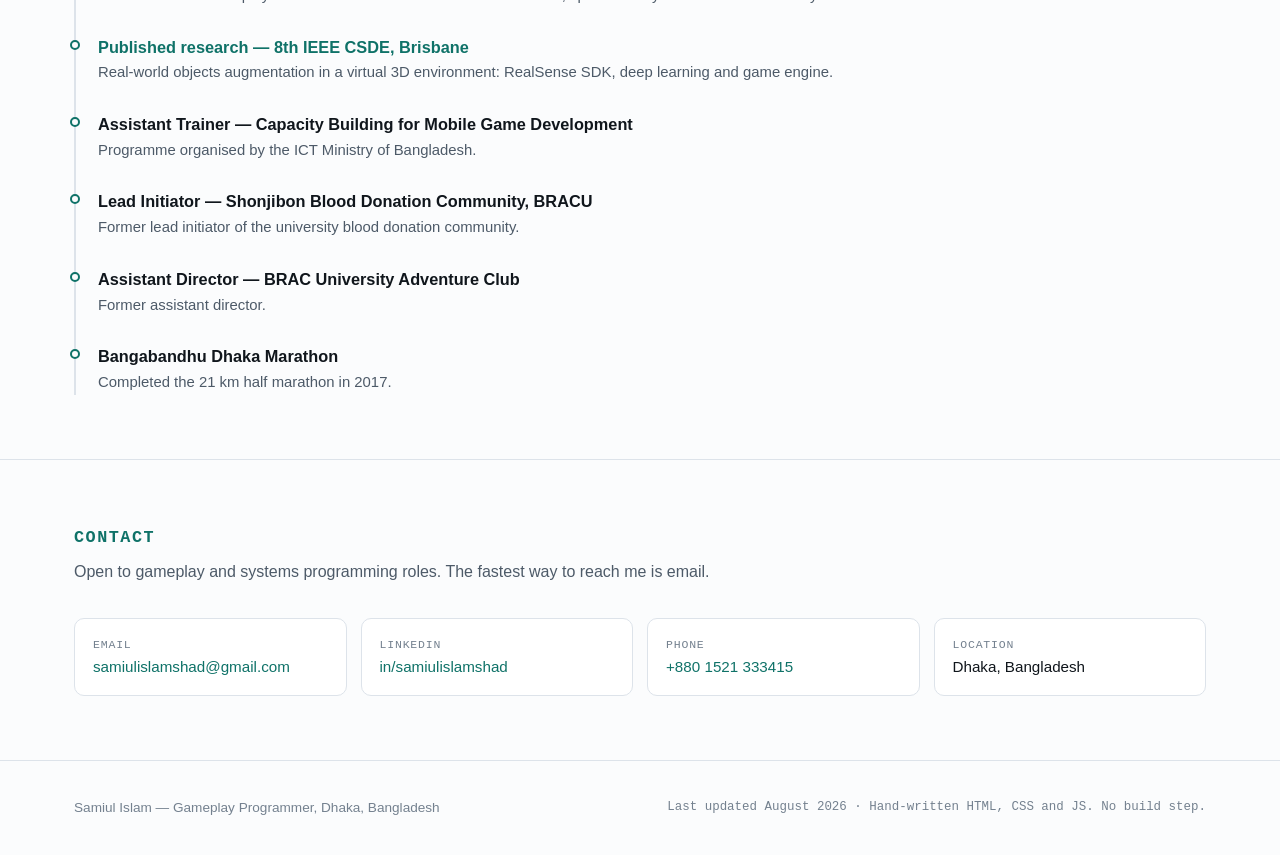
==== commit d3073017: "Add gameplay video, two new projects, and apply hiring-review fixes Acts on a strict hiring-manager " ====
--- a/index.html
+++ b/index.html
@@ -50,6 +50,16 @@
         commercial work in development; the rest ship, or shipped, publicly.</p>
       </div>
       <div class="project-grid" id="project-grid"></div>
+    </div>
+  </section>
+
+  <section class="section" id="earlier">
+    <div class="wrap">
+      <div class="section-head">
+        <h2>Earlier work</h2>
+        <p>Prototypes and personal projects from earlier on, kept for context.</p>
+      </div>
+      <div class="project-grid" id="earlier-grid"></div>
     </div>
   </section>
 
--- a/css/site.css
+++ b/css/site.css
@@ -178,6 +178,12 @@
   font-family: var(--font-mono); color: var(--accent);
   font-size: clamp(0.95rem, 2.2vw, 1.15rem); margin: 0 0 22px;
 }
+.hero .hero-availability {
+  font-family: var(--font-mono); font-size: 0.85rem;
+  color: var(--fg-muted); margin: 0 0 22px;
+}
+.hero .hero-availability::before { content: "\25CF "; color: var(--accent); }
+
 .hero .hero-blurb {
   max-width: var(--maxw-prose); color: var(--fg-muted);
   font-size: 1.05rem; margin: 0 0 28px;
